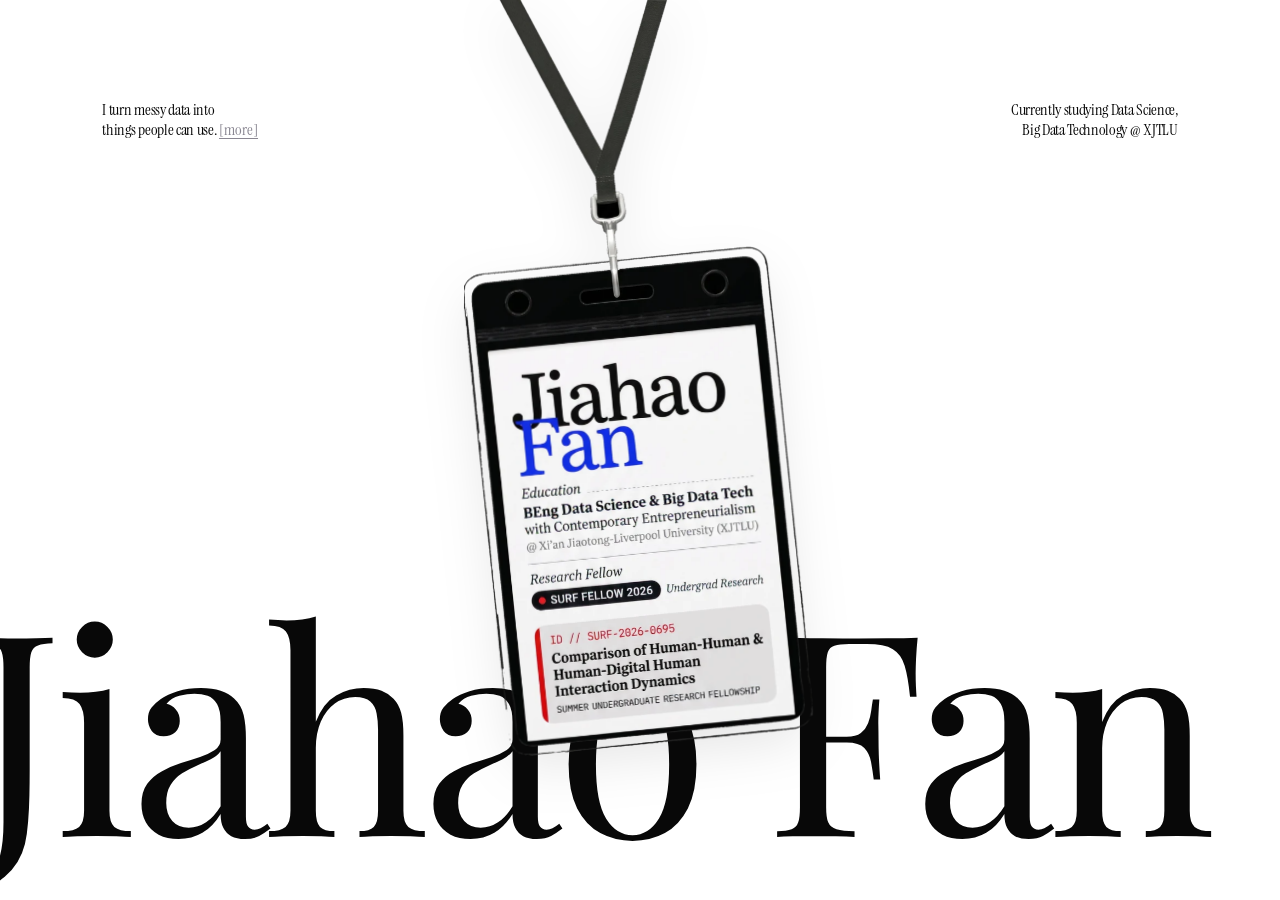
==== index.html @ 5de98802 "Rebuild hero to match reference layout: full-bleed name, hanging badge, split CSS/JS" ====
<!DOCTYPE html>
<html lang="en">
<head>
<meta charset="utf-8">
<meta name="viewport" content="width=device-width, initial-scale=1">
<title>Jiahao Fan</title>
<meta name="description" content="Jiahao Fan — BEng Data Science & Big Data Technology at XJTLU.">
<link rel="preload" href="assets/fonts/instrument-serif-normal.woff2" as="font" type="font/woff2" crossorigin>
<link rel="stylesheet" href="style.css">
</head>
<body>

<main>
  <section class="hero" aria-label="Introduction">
    <p class="intro">I turn messy data into<br>things people can use. <button type="button" class="more" aria-haspopup="dialog">[more]</button></p>
    <p class="education">Currently studying Data Science,<br>Big Data Technology @ XJTLU</p>

    <h1><span>Jiahao</span> <span>Fan</span></h1>

    <div class="badge">
      <img class="still" id="badgeImg" src="assets/badge.webp" width="640" height="1379"
           alt="Jiahao Fan's badge: BEng Data Science and Big Data Technology, XJTLU, SURF Fellow 2026" draggable="false">
    </div>
  </section>
</main>

<script src="script.js"></script>
</body>
</html>
---- style.css ----
@font-face{
  font-family:"Playfair Display";
  src:url("assets/fonts/playfair-normal.woff2") format("woff2");
  font-style:normal;font-weight:400;font-display:swap;
}
@font-face{
  font-family:"Instrument Serif";
  src:url("assets/fonts/instrument-serif-normal.woff2") format("woff2");
  font-style:normal;font-weight:400;font-display:swap;
}
@font-face{
  font-family:"Instrument Serif";
  src:url("assets/fonts/instrument-serif-italic.woff2") format("woff2");
  font-style:italic;font-weight:400;font-display:swap;
}

:root{
  color:#080808;
  font-synthesis:none;
  --ease-out:cubic-bezier(.23,1,.32,1);
  --page-gutter:clamp(32px,8vw,128px);
  --blue:#1400ff;
  background:#fafafa;
  font-family:"Instrument Serif",Georgia,"Times New Roman",serif;
  font-weight:400;
}
*{box-sizing:border-box}
body{margin:0}
h1,h2,p{margin:0;font-weight:400}
a{color:inherit;text-decoration:none}
button{font:inherit}

/* ---------- hero ---------- */
.hero{
  background:#fff;
  width:100%;
  height:100vh;
  position:relative;
  overflow:hidden;
}

.intro,.education{
  letter-spacing:-.02em;
  z-index:3;
  pointer-events:none;
  font-size:1rem;
  line-height:1.25;
  position:absolute;
  top:100px;
}
.intro{left:var(--page-gutter)}
.education{right:var(--page-gutter);text-align:right}

.more{
  pointer-events:auto;
  color:#8a8792;
  font:inherit;
  text-underline-offset:3px;
  cursor:pointer;
  background:none;
  border:0;
  padding:0;
  text-decoration:underline;
  text-decoration-thickness:1px;
  transition:color .15s;
}
.more:hover{color:#080808}

h1{
  font-family:"Playfair Display",Georgia,serif;
  letter-spacing:-.025em;
  white-space:nowrap;
  font-size:22vw;
  line-height:1;
  position:absolute;
  bottom:3vw;
  left:-2.3vw;
  z-index:1;
}

/* ---------- badge ---------- */
.badge{
  position:absolute;
  inset:0;
  z-index:2;
  container-type:size;
  pointer-events:none;
}
.badge .still{
  position:absolute;
  top:0;
  left:0;
  right:0;
  margin:0 auto;
  height:84cqh;
  width:auto;
  transform-origin:50% 0;
  pointer-events:auto;
  cursor:grab;
  touch-action:none;
  user-select:none;
  -webkit-user-drag:none;
  filter:drop-shadow(0 18px 26px rgba(0,0,0,.10));
  will-change:transform;
}
.badge .still.dragging{cursor:grabbing}

@media (max-width:700px){
  .intro,.education{font-size:.9375rem;top:72px}
  h1{font-size:24vw;left:-3vw;bottom:14vh}
  .badge .still{height:56cqh}
}
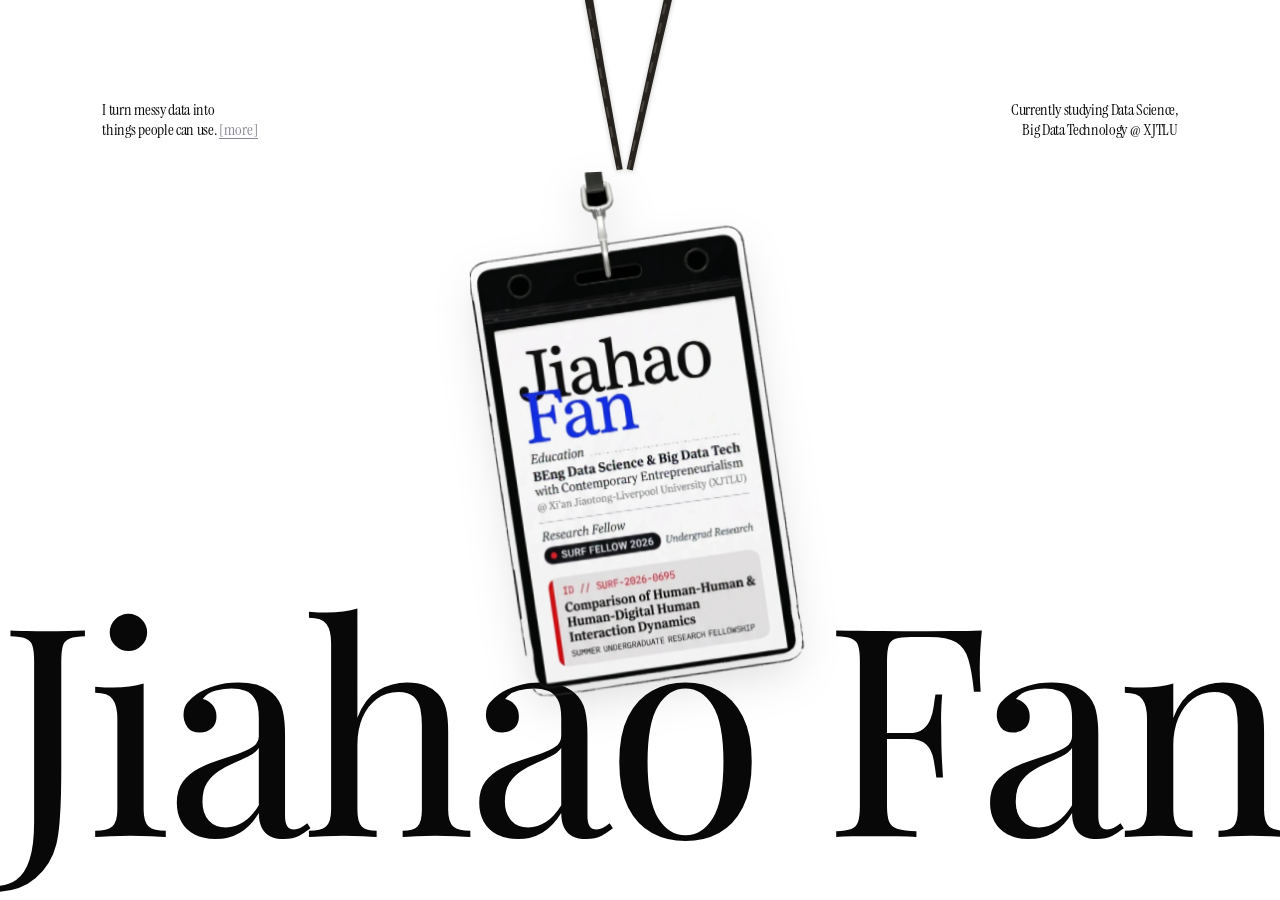
==== commit 198d81b9: "Replicate reference hero: real type scale, SVG lanyard with tapered ribbon" ====
--- a/index.html
+++ b/index.html
@@ -5,7 +5,8 @@
 <meta name="viewport" content="width=device-width, initial-scale=1">
 <title>Jiahao Fan</title>
 <meta name="description" content="Jiahao Fan — BEng Data Science & Big Data Technology at XJTLU.">
-<link rel="preload" href="assets/fonts/instrument-serif-normal.woff2" as="font" type="font/woff2" crossorigin>
+<link rel="preload" href="assets/fonts/playfair-normal.woff2" as="font" type="font/woff2" crossorigin>
+<link rel="preload" href="assets/card.webp" as="image">
 <link rel="stylesheet" href="style.css">
 </head>
 <body>
@@ -17,9 +18,15 @@
 
     <h1><span>Jiahao</span> <span>Fan</span></h1>
 
-    <div class="badge">
-      <img class="still" id="badgeImg" src="assets/badge.webp" width="640" height="1379"
-           alt="Jiahao Fan's badge: BEng Data Science and Big Data Technology, XJTLU, SURF Fellow 2026" draggable="false">
+    <div class="badge" id="badge">
+      <svg class="cords" aria-hidden="true">
+        <path class="cord" id="cordA" fill="#26231f" stroke="none"></path>
+        <path class="cord" id="cordB" fill="#26231f" stroke="none"></path>
+        <path class="sheen" id="sheenA" fill="none"></path>
+        <path class="sheen" id="sheenB" fill="none"></path>
+      </svg>
+      <img class="card" id="cardImg" src="assets/card.webp" width="640" height="1049" draggable="false"
+           alt="Jiahao Fan's badge: BEng Data Science and Big Data Technology, XJTLU, SURF Fellow 2026">
     </div>
   </section>
 </main>
--- a/style.css
+++ b/style.css
@@ -4,14 +4,14 @@
   font-style:normal;font-weight:400;font-display:swap;
 }
 @font-face{
+  font-family:"Playfair Display";
+  src:url("assets/fonts/playfair-italic.woff2") format("woff2");
+  font-style:italic;font-weight:400;font-display:swap;
+}
+@font-face{
   font-family:"Instrument Serif";
   src:url("assets/fonts/instrument-serif-normal.woff2") format("woff2");
   font-style:normal;font-weight:400;font-display:swap;
-}
-@font-face{
-  font-family:"Instrument Serif";
-  src:url("assets/fonts/instrument-serif-italic.woff2") format("woff2");
-  font-style:italic;font-weight:400;font-display:swap;
 }
 
 :root{
@@ -19,7 +19,6 @@
   font-synthesis:none;
   --ease-out:cubic-bezier(.23,1,.32,1);
   --page-gutter:clamp(32px,8vw,128px);
-  --blue:#1400ff;
   background:#fafafa;
   font-family:"Instrument Serif",Georgia,"Times New Roman",serif;
   font-weight:400;
@@ -70,15 +69,15 @@
   font-family:"Playfair Display",Georgia,serif;
   letter-spacing:-.025em;
   white-space:nowrap;
-  font-size:22vw;
+  font-size:22.8vw;
   line-height:1;
   position:absolute;
   bottom:3vw;
-  left:-2.3vw;
+  left:0;
   z-index:1;
 }
 
-/* ---------- badge ---------- */
+/* ---------- lanyard ---------- */
 .badge{
   position:absolute;
   inset:0;
@@ -86,13 +85,29 @@
   container-type:size;
   pointer-events:none;
 }
-.badge .still{
+.cords{
+  position:absolute;
+  inset:0;
+  width:100%;
+  height:100%;
+  overflow:visible;
+  pointer-events:none;
+}
+.sheen{
+  stroke:#7b7267;
+  stroke-width:2;
+  stroke-dasharray:11 9;
+  opacity:.4;
+  pointer-events:none;
+}
+.cord{
+  filter:drop-shadow(0 1.5px 2.5px rgba(0,0,0,.22));
+}
+.card{
   position:absolute;
   top:0;
   left:0;
-  right:0;
-  margin:0 auto;
-  height:84cqh;
+  height:58cqh;
   width:auto;
   transform-origin:50% 0;
   pointer-events:auto;
@@ -100,13 +115,13 @@
   touch-action:none;
   user-select:none;
   -webkit-user-drag:none;
-  filter:drop-shadow(0 18px 26px rgba(0,0,0,.10));
+  filter:drop-shadow(0 16px 22px rgba(0,0,0,.13));
   will-change:transform;
 }
-.badge .still.dragging{cursor:grabbing}
+.card.dragging{cursor:grabbing}
 
 @media (max-width:700px){
   .intro,.education{font-size:.9375rem;top:72px}
-  h1{font-size:24vw;left:-3vw;bottom:14vh}
-  .badge .still{height:56cqh}
+  h1{font-size:30vw;bottom:16vh}
+  .card{height:52cqh}
 }
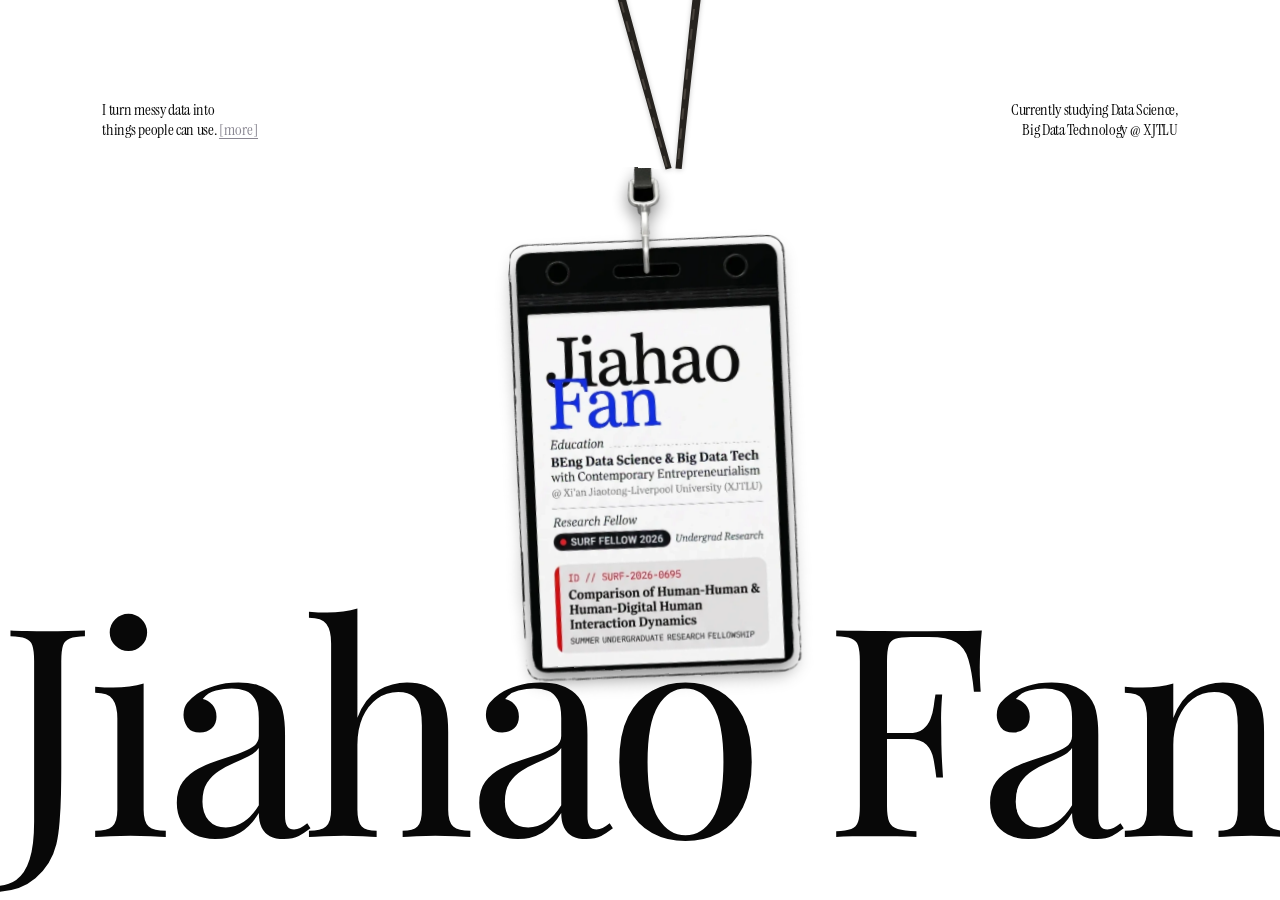
==== commit 2be91757: "Lanyard: air-impulse physics instead of pointer tracking, park loop at rest" ====
--- a/index.html
+++ b/index.html
@@ -6,7 +6,7 @@
 <title>Jiahao Fan</title>
 <meta name="description" content="Jiahao Fan — BEng Data Science & Big Data Technology at XJTLU.">
 <link rel="preload" href="assets/fonts/playfair-normal.woff2" as="font" type="font/woff2" crossorigin>
-<link rel="preload" href="assets/card.webp" as="image">
+<link rel="preload" href="assets/card-shadow.webp" as="image">
 <link rel="stylesheet" href="style.css">
 </head>
 <body>
@@ -25,7 +25,7 @@
         <path class="sheen" id="sheenA" fill="none"></path>
         <path class="sheen" id="sheenB" fill="none"></path>
       </svg>
-      <img class="card" id="cardImg" src="assets/card.webp" width="640" height="1049" draggable="false"
+      <img class="card" id="cardImg" src="assets/card-shadow.webp" width="728" height="1111" draggable="false"
            alt="Jiahao Fan's badge: BEng Data Science and Big Data Technology, XJTLU, SURF Fellow 2026">
     </div>
   </section>
--- a/style.css
+++ b/style.css
@@ -107,7 +107,7 @@
   position:absolute;
   top:0;
   left:0;
-  height:58cqh;
+  height:61cqh;
   width:auto;
   transform-origin:50% 0;
   pointer-events:auto;
@@ -115,7 +115,6 @@
   touch-action:none;
   user-select:none;
   -webkit-user-drag:none;
-  filter:drop-shadow(0 16px 22px rgba(0,0,0,.13));
   will-change:transform;
 }
 .card.dragging{cursor:grabbing}
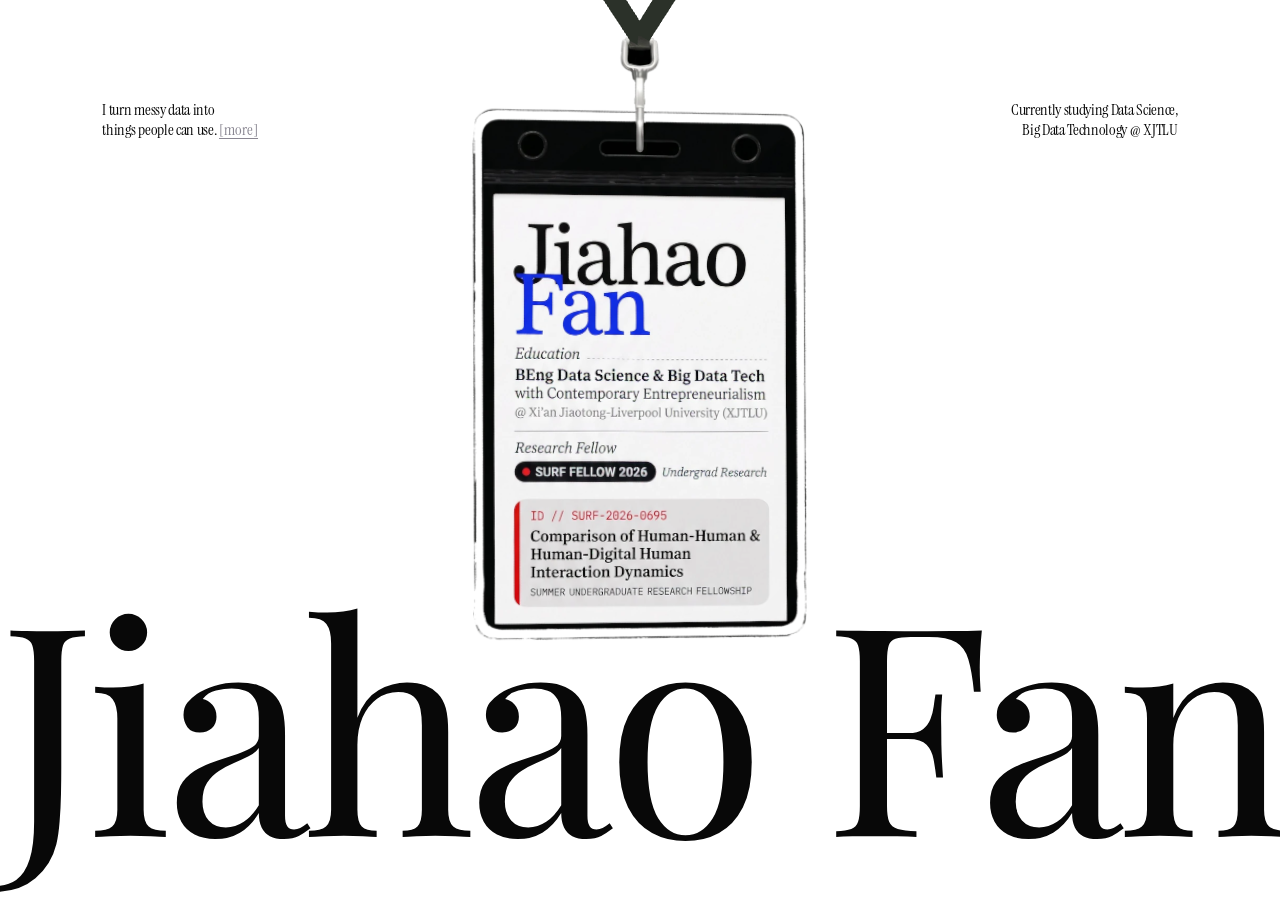
==== commit e7a55b06: "Lanyard: real 3D badge (three + Rapier), straightened artwork, straps joined at the clip" ====
--- a/index.html
+++ b/index.html
@@ -6,7 +6,7 @@
 <title>Jiahao Fan</title>
 <meta name="description" content="Jiahao Fan — BEng Data Science & Big Data Technology at XJTLU.">
 <link rel="preload" href="assets/fonts/playfair-normal.woff2" as="font" type="font/woff2" crossorigin>
-<link rel="preload" href="assets/card-shadow.webp" as="image">
+<link rel="preload" href="assets/card.webp" as="image">
 <link rel="stylesheet" href="style.css">
 </head>
 <body>
@@ -18,15 +18,10 @@
 
     <h1><span>Jiahao</span> <span>Fan</span></h1>
 
-    <div class="badge" id="badge">
-      <svg class="cords" aria-hidden="true">
-        <path class="cord" id="cordA" fill="#26231f" stroke="none"></path>
-        <path class="cord" id="cordB" fill="#26231f" stroke="none"></path>
-        <path class="sheen" id="sheenA" fill="none"></path>
-        <path class="sheen" id="sheenB" fill="none"></path>
-      </svg>
-      <img class="card" id="cardImg" src="assets/card-shadow.webp" width="728" height="1111" draggable="false"
+    <div class="stage" id="stage">
+      <img class="fallback" src="assets/card.webp" width="640" height="1157" draggable="false"
            alt="Jiahao Fan's badge: BEng Data Science and Big Data Technology, XJTLU, SURF Fellow 2026">
+      <canvas id="badgeCanvas" aria-label="Jiahao Fan's interactive badge. Drag to swing it."></canvas>
     </div>
   </section>
 </main>
--- a/style.css
+++ b/style.css
@@ -78,49 +78,42 @@
 }
 
 /* ---------- lanyard ---------- */
-.badge{
+.stage{
   position:absolute;
   inset:0;
   z-index:2;
   container-type:size;
   pointer-events:none;
 }
-.cords{
+.stage canvas{
   position:absolute;
   inset:0;
   width:100%;
   height:100%;
-  overflow:visible;
-  pointer-events:none;
-}
-.sheen{
-  stroke:#7b7267;
-  stroke-width:2;
-  stroke-dasharray:11 9;
-  opacity:.4;
-  pointer-events:none;
-}
-.cord{
-  filter:drop-shadow(0 1.5px 2.5px rgba(0,0,0,.22));
-}
-.card{
-  position:absolute;
-  top:0;
-  left:0;
-  height:61cqh;
-  width:auto;
-  transform-origin:50% 0;
+  display:block;
+  opacity:0;
   pointer-events:auto;
-  cursor:grab;
   touch-action:none;
   user-select:none;
+  transition:opacity .45s var(--ease-out);
+}
+.stage.live canvas{opacity:1}
+.stage .fallback{
+  position:absolute;
+  top:3%;
+  left:50%;
+  height:69cqh;
+  width:auto;
+  transform:translateX(-50%);
+  pointer-events:none;
+  transition:opacity .35s var(--ease-out);
   -webkit-user-drag:none;
-  will-change:transform;
+  user-select:none;
 }
-.card.dragging{cursor:grabbing}
+.stage.live .fallback{opacity:0}
 
 @media (max-width:700px){
   .intro,.education{font-size:.9375rem;top:72px}
   h1{font-size:30vw;bottom:16vh}
-  .card{height:52cqh}
+  .stage .fallback{height:64cqh}
 }
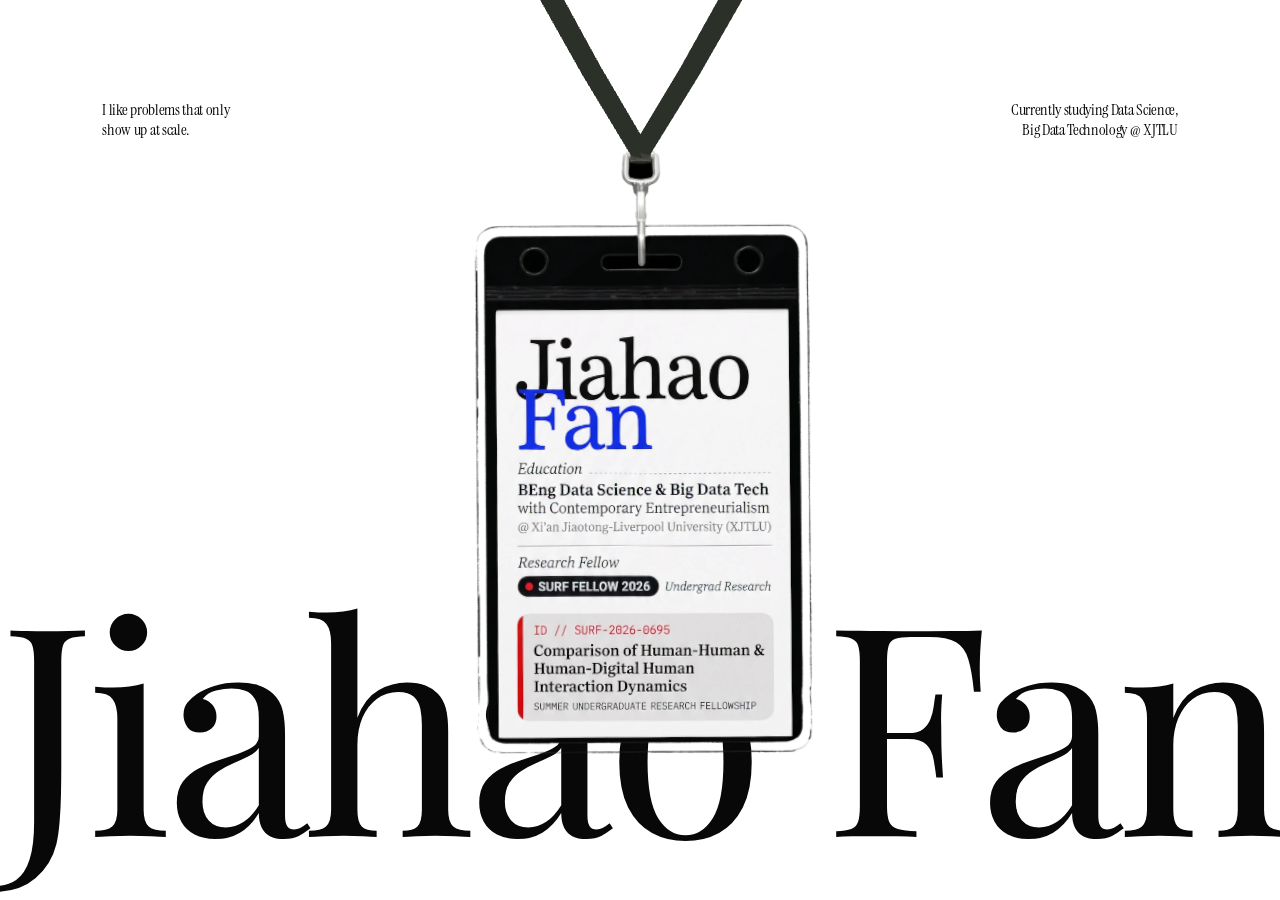
==== commit f3d4d1a6: "Hero: replace the generic intro line, drop the dead [more] button" ====
--- a/index.html
+++ b/index.html
@@ -13,7 +13,7 @@
 
 <main>
   <section class="hero" aria-label="Introduction">
-    <p class="intro">I turn messy data into<br>things people can use. <button type="button" class="more" aria-haspopup="dialog">[more]</button></p>
+    <p class="intro">I like problems that only<br>show up at scale.</p>
     <p class="education">Currently studying Data Science,<br>Big Data Technology @ XJTLU</p>
 
     <h1><span>Jiahao</span> <span>Fan</span></h1>
--- a/style.css
+++ b/style.css
@@ -110,7 +110,7 @@
   -webkit-user-drag:none;
   user-select:none;
 }
-.stage.live .fallback{opacity:0}
+.stage.live .fallback{opacity:0;visibility:hidden}
 
 @media (max-width:700px){
   .intro,.education{font-size:.9375rem;top:72px}
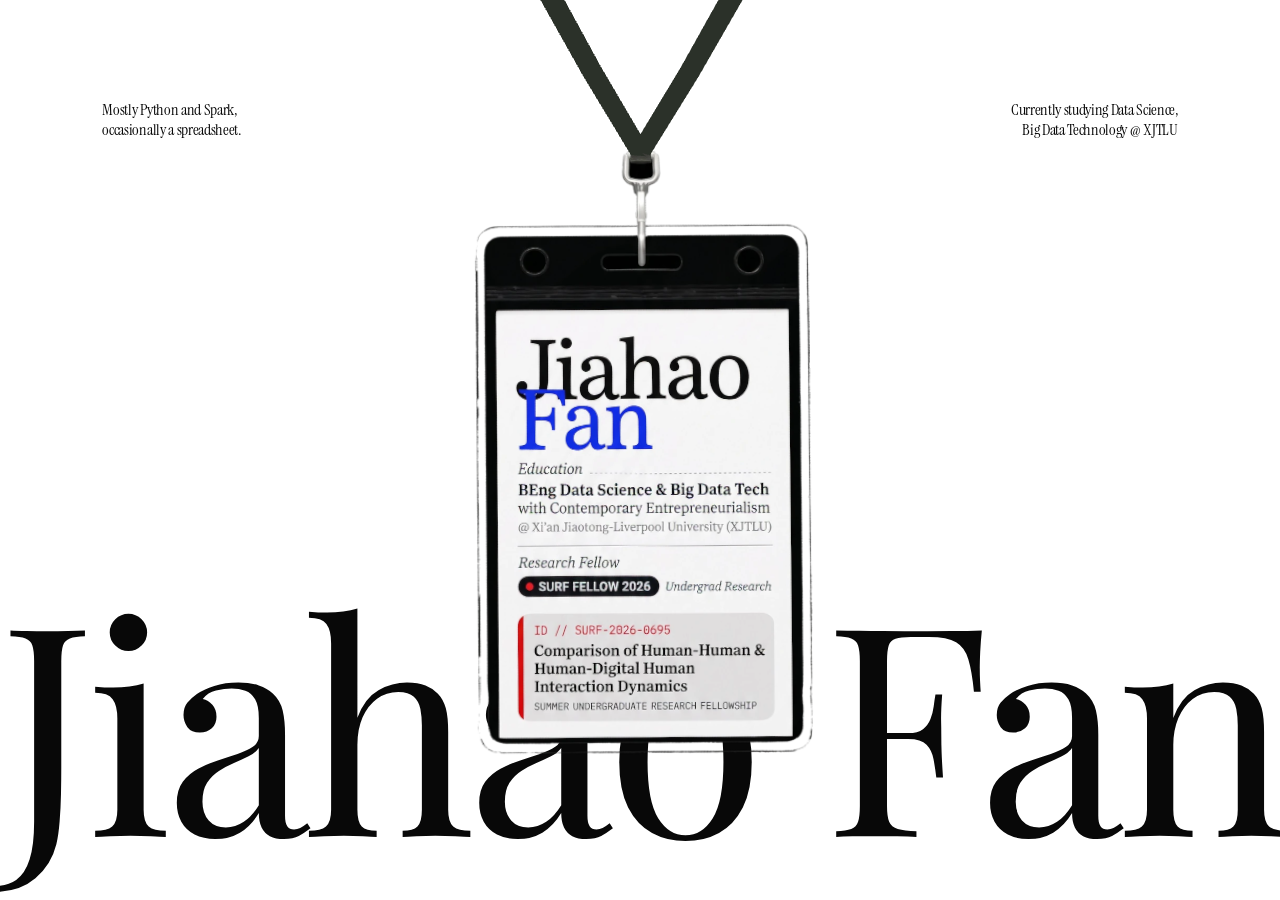
==== commit 0509c525: "Hero: intro line - mostly Python and Spark" ====
--- a/index.html
+++ b/index.html
@@ -13,7 +13,7 @@
 
 <main>
   <section class="hero" aria-label="Introduction">
-    <p class="intro">I like problems that only<br>show up at scale.</p>
+    <p class="intro">Mostly Python and Spark,<br>occasionally a spreadsheet.</p>
     <p class="education">Currently studying Data Science,<br>Big Data Technology @ XJTLU</p>
 
     <h1><span>Jiahao</span> <span>Fan</span></h1>
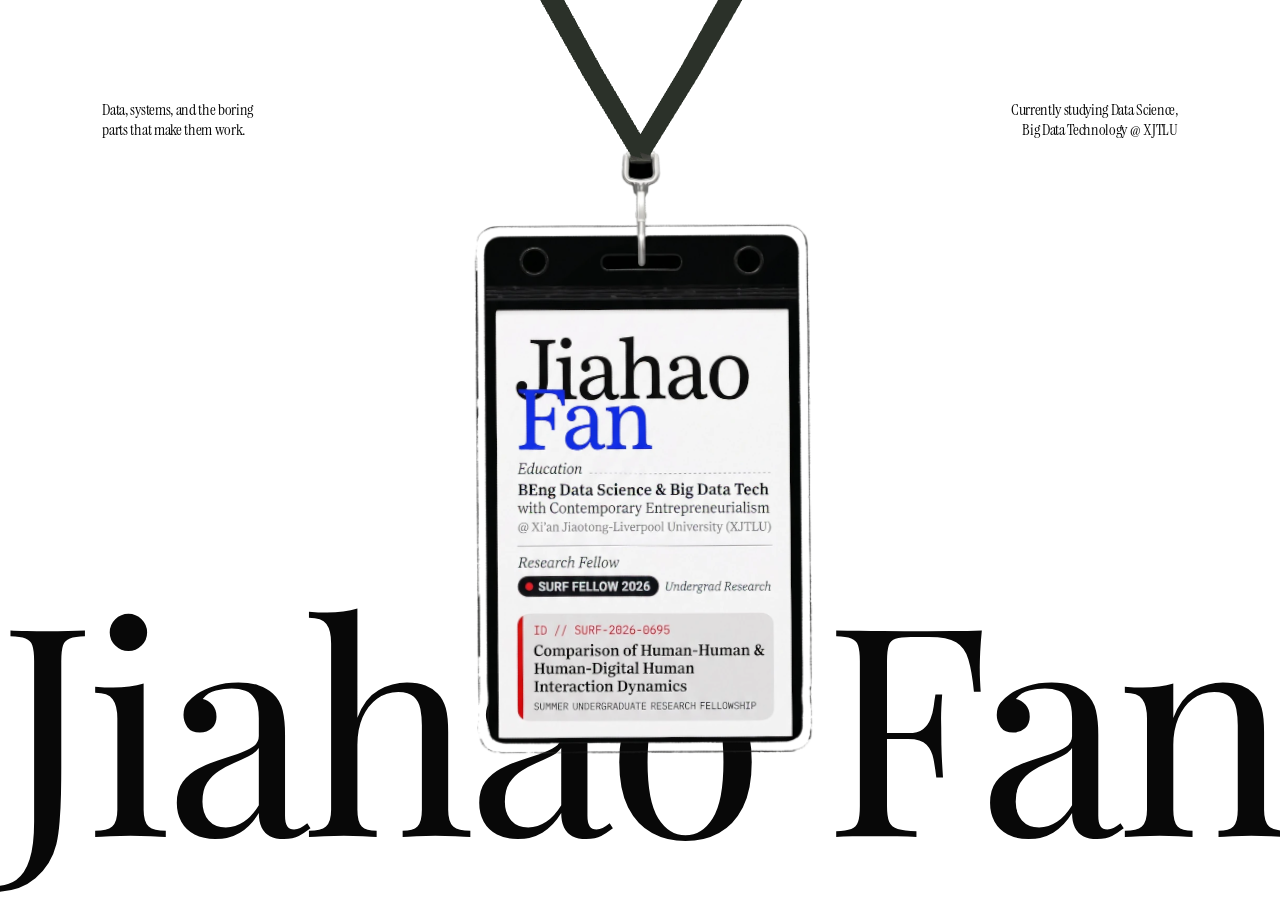
==== commit afd9e60c: "Hero: intro line - data, systems, and the boring parts" ====
--- a/index.html
+++ b/index.html
@@ -13,7 +13,7 @@
 
 <main>
   <section class="hero" aria-label="Introduction">
-    <p class="intro">Mostly Python and Spark,<br>occasionally a spreadsheet.</p>
+    <p class="intro">Data, systems, and the boring<br>parts that make them work.</p>
     <p class="education">Currently studying Data Science,<br>Big Data Technology @ XJTLU</p>
 
     <h1><span>Jiahao</span> <span>Fan</span></h1>
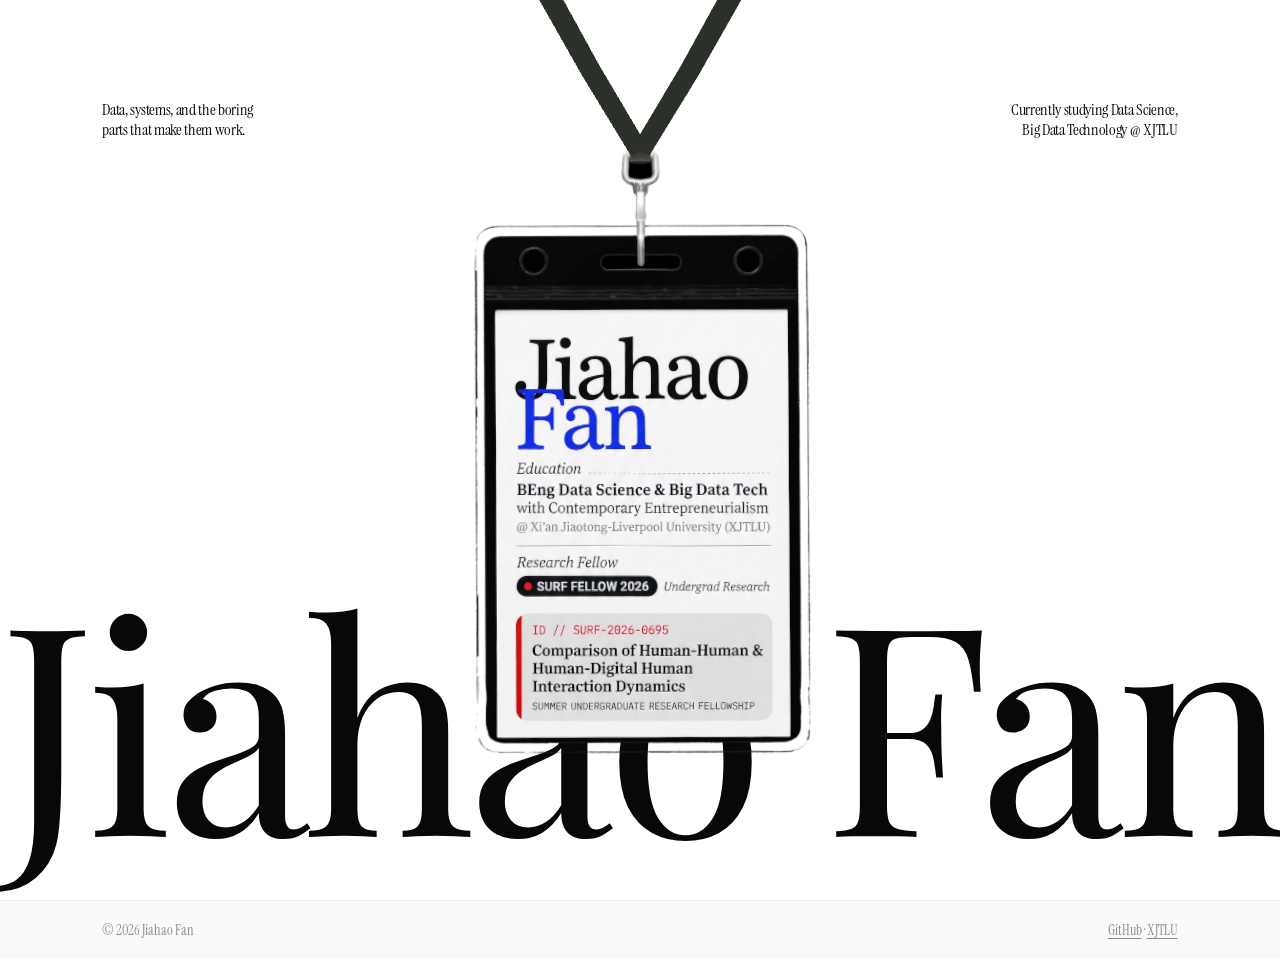
==== commit d1d186e5: "Improve homepage metadata, social card, 404 page and crawlability - richer <head>: canonical, Open G" ====
--- a/index.html
+++ b/index.html
@@ -3,15 +3,38 @@
 <head>
 <meta charset="utf-8">
 <meta name="viewport" content="width=device-width, initial-scale=1">
-<title>Jiahao Fan</title>
-<meta name="description" content="Jiahao Fan — BEng Data Science & Big Data Technology at XJTLU.">
+<title>Jiahao Fan — Data Science &amp; Big Data Technology @ XJTLU</title>
+<meta name="description" content="Jiahao Fan — BEng Data Science &amp; Big Data Technology at XJTLU. Data, systems, and the boring parts that make them work.">
+<meta name="author" content="Jiahao Fan">
+<meta name="theme-color" content="#fafafa">
+<meta name="color-scheme" content="light">
+<link rel="canonical" href="https://plus-0122.github.io/">
+
+<!-- Open Graph / social card -->
+<meta property="og:type" content="website">
+<meta property="og:url" content="https://plus-0122.github.io/">
+<meta property="og:site_name" content="Jiahao Fan">
+<meta property="og:title" content="Jiahao Fan — Data Science &amp; Big Data Technology">
+<meta property="og:description" content="Data, systems, and the boring parts that make them work. BEng Data Science &amp; Big Data Technology at XJTLU.">
+<meta property="og:image" content="https://plus-0122.github.io/assets/og-image.png">
+<meta property="og:image:width" content="1200">
+<meta property="og:image:height" content="630">
+<meta property="og:image:alt" content="Jiahao Fan's homepage with an interactive 3D lanyard badge.">
+<meta name="twitter:card" content="summary_large_image">
+<meta name="twitter:title" content="Jiahao Fan — Data Science &amp; Big Data Technology">
+<meta name="twitter:description" content="Data, systems, and the boring parts that make them work. BEng Data Science &amp; Big Data Technology at XJTLU.">
+<meta name="twitter:image" content="https://plus-0122.github.io/assets/og-image.png">
+
+<link rel="icon" href="assets/favicon.svg" type="image/svg+xml">
 <link rel="preload" href="assets/fonts/playfair-normal.woff2" as="font" type="font/woff2" crossorigin>
-<link rel="preload" href="assets/card.webp" as="image">
+<link rel="preload" href="assets/card.webp" as="image" fetchpriority="high">
 <link rel="stylesheet" href="style.css">
 </head>
 <body>
 
-<main>
+<a class="skip" href="#main">Skip to content</a>
+
+<main id="main">
   <section class="hero" aria-label="Introduction">
     <p class="intro">Data, systems, and the boring<br>parts that make them work.</p>
     <p class="education">Currently studying Data Science,<br>Big Data Technology @ XJTLU</p>
@@ -26,6 +49,13 @@
   </section>
 </main>
 
+<footer class="footer">
+  <p class="footer-copy">© <span id="year">2026</span> Jiahao Fan</p>
+  <p class="footer-links">
+    <a href="https://github.com/PLUS-0122">GitHub</a><span aria-hidden="true"> · </span><a href="https://www.xjtlu.edu.cn/">XJTLU</a>
+  </p>
+</footer>
+
 <script src="script.js"></script>
 </body>
 </html>
--- a/style.css
+++ b/style.css
@@ -28,6 +28,16 @@
 h1,h2,p{margin:0;font-weight:400}
 a{color:inherit;text-decoration:none}
 button{font:inherit}
+
+:focus-visible{outline:2px solid #080808;outline-offset:3px}
+
+/* keyboard-only skip link */
+.skip{
+  position:absolute;left:8px;top:-64px;z-index:10;
+  background:#080808;color:#fafafa;padding:10px 14px;border-radius:4px;
+  font-size:.9375rem;transition:top .15s var(--ease-out);
+}
+.skip:focus{top:8px}
 
 /* ---------- hero ---------- */
 .hero{
@@ -112,8 +122,54 @@
 }
 .stage.live .fallback{opacity:0;visibility:hidden}
 
+/* ---------- footer ---------- */
+.footer{
+  background:#fafafa;
+  border-top:1px solid #ececec;
+  display:flex;
+  align-items:baseline;
+  justify-content:space-between;
+  gap:12px 24px;
+  flex-wrap:wrap;
+  padding:20px var(--page-gutter);
+  color:#8a8792;
+  font-size:.875rem;
+}
+.footer a{
+  text-decoration:underline;
+  text-underline-offset:3px;
+  text-decoration-thickness:1px;
+  transition:color .15s;
+}
+.footer a:hover{color:#080808}
+
+/* ---------- 404 ---------- */
+.notfound{
+  min-height:100vh;
+  display:grid;
+  place-content:center;
+  justify-items:center;
+  gap:16px;
+  padding:32px;
+  text-align:center;
+  background:#fff;
+}
+.notfound h1{
+  position:static;
+  font-family:"Playfair Display",Georgia,serif;
+  font-size:clamp(72px,20vw,200px);
+  letter-spacing:-.03em;
+  line-height:1;
+}
+.notfound p{max-width:34ch;color:#555;line-height:1.5}
+.notfound a{
+  text-decoration:underline;
+  text-underline-offset:4px;
+}
+
 @media (max-width:700px){
   .intro,.education{font-size:.9375rem;top:72px}
   h1{font-size:30vw;bottom:16vh}
   .stage .fallback{height:64cqh}
+  .footer{padding-top:16px;padding-bottom:16px}
 }
